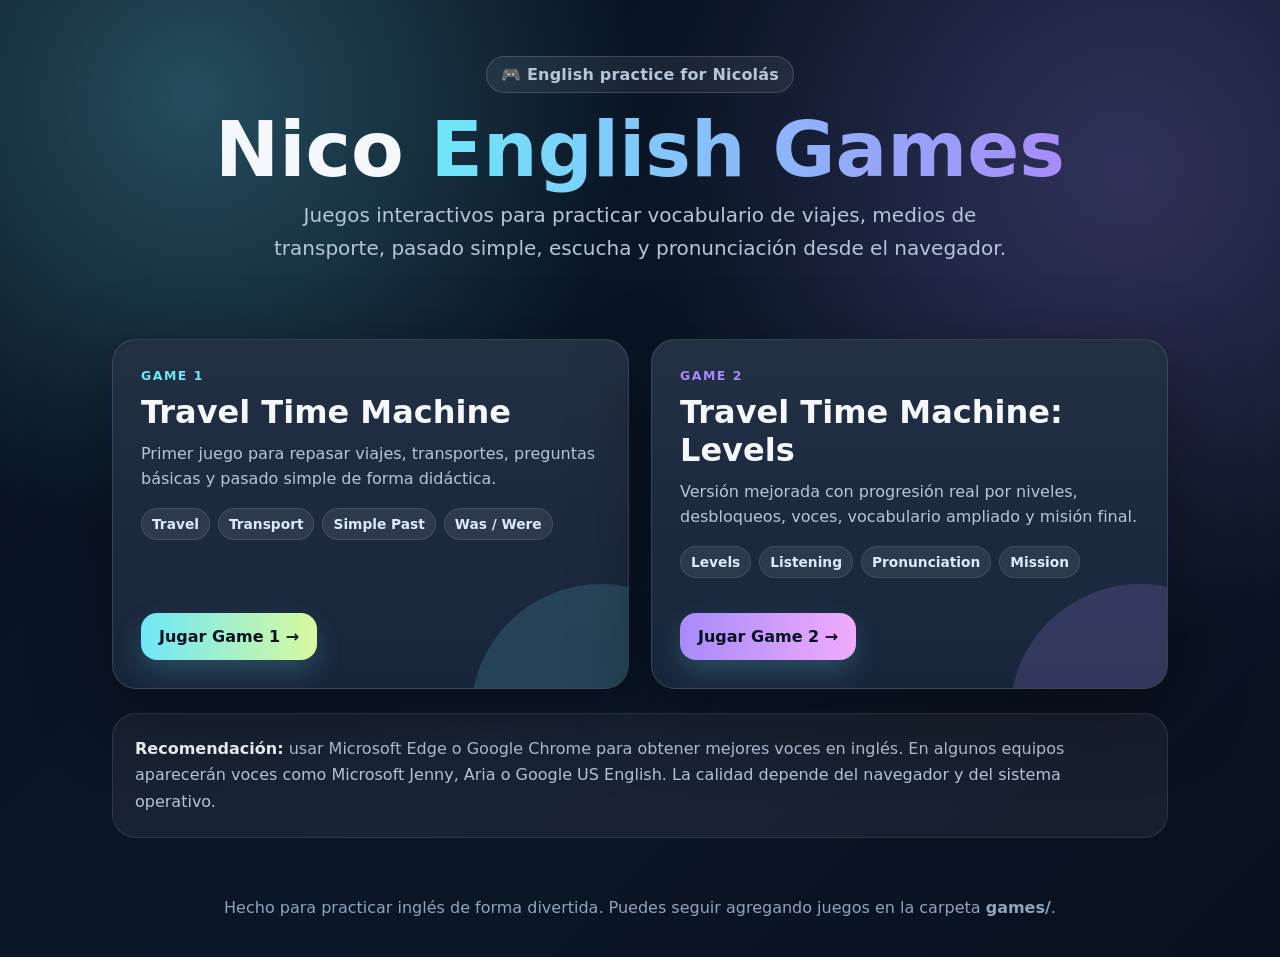
==== index.html @ 5bc47f62 "Add files via upload" ====
<!doctype html>
<html lang="es">
<head>
  <meta charset="utf-8" />
  <meta name="viewport" content="width=device-width, initial-scale=1" />
  <title>Nico English Games</title>
  <meta name="description" content="Juegos interactivos para practicar inglés: viajes, transportes y pasado simple." />
  <style>
    :root{
      --bg:#08111f;
      --card:#101d33;
      --card2:#142641;
      --text:#f4f7fb;
      --muted:#b7c5d9;
      --brand:#6ee7f9;
      --brand2:#a78bfa;
      --ok:#34d399;
      --shadow:0 24px 80px rgba(0,0,0,.35);
      --radius:24px;
    }
    *{box-sizing:border-box}
    body{
      margin:0;
      font-family:Inter,system-ui,-apple-system,BlinkMacSystemFont,"Segoe UI",sans-serif;
      background:
        radial-gradient(circle at 15% 10%, rgba(110,231,249,.28), transparent 32%),
        radial-gradient(circle at 88% 18%, rgba(167,139,250,.24), transparent 34%),
        linear-gradient(135deg,#08111f,#0b1728 55%,#09101d);
      color:var(--text);
      min-height:100vh;
    }
    header{
      max-width:1100px;
      margin:0 auto;
      padding:56px 22px 26px;
      text-align:center;
    }
    .badge{
      display:inline-flex;
      gap:8px;
      align-items:center;
      padding:8px 14px;
      border:1px solid rgba(255,255,255,.16);
      border-radius:999px;
      background:rgba(255,255,255,.07);
      color:var(--muted);
      font-weight:700;
      letter-spacing:.2px;
    }
    h1{
      font-size:clamp(2.2rem,6vw,5rem);
      line-height:.96;
      margin:20px 0 12px;
    }
    .gradient{
      background:linear-gradient(90deg,var(--brand),var(--brand2));
      -webkit-background-clip:text;
      background-clip:text;
      color:transparent;
    }
    .lead{
      max-width:780px;
      margin:0 auto;
      color:var(--muted);
      font-size:clamp(1.05rem,2.2vw,1.25rem);
      line-height:1.65;
    }
    main{
      max-width:1100px;
      margin:0 auto;
      padding:24px 22px 60px;
    }
    .grid{
      display:grid;
      grid-template-columns:repeat(2,minmax(0,1fr));
      gap:22px;
      margin-top:24px;
    }
    .card{
      position:relative;
      overflow:hidden;
      border-radius:var(--radius);
      background:linear-gradient(180deg,rgba(255,255,255,.08),rgba(255,255,255,.035)), var(--card);
      border:1px solid rgba(255,255,255,.12);
      box-shadow:var(--shadow);
      padding:28px;
      min-height:350px;
      display:flex;
      flex-direction:column;
      justify-content:space-between;
    }
    .card:before{
      content:"";
      position:absolute;
      inset:auto -20% -45% auto;
      width:260px;
      height:260px;
      border-radius:50%;
      background:rgba(110,231,249,.15);
      pointer-events:none;
    }
    .card.level2:before{background:rgba(167,139,250,.18)}
    .level-label{
      color:var(--brand);
      font-weight:900;
      text-transform:uppercase;
      letter-spacing:.12em;
      font-size:.78rem;
    }
    .level2 .level-label{color:var(--brand2)}
    h2{
      font-size:2rem;
      margin:10px 0 10px;
    }
    .card p{
      color:var(--muted);
      line-height:1.6;
      margin:0 0 16px;
    }
    .tags{
      display:flex;
      flex-wrap:wrap;
      gap:8px;
      margin:16px 0 24px;
    }
    .tag{
      padding:7px 10px;
      border-radius:999px;
      background:rgba(255,255,255,.08);
      border:1px solid rgba(255,255,255,.1);
      color:#dbeafe;
      font-size:.86rem;
      font-weight:700;
    }
    .actions{
      display:flex;
      gap:12px;
      flex-wrap:wrap;
      position:relative;
      z-index:1;
    }
    a.button{
      display:inline-flex;
      align-items:center;
      justify-content:center;
      gap:8px;
      text-decoration:none;
      border:none;
      border-radius:16px;
      padding:14px 18px;
      font-weight:900;
      color:#08111f;
      background:linear-gradient(90deg,var(--brand),#d9f99d);
      box-shadow:0 12px 28px rgba(110,231,249,.2);
    }
    .level2 a.button{background:linear-gradient(90deg,var(--brand2),#f0abfc)}
    a.secondary{
      color:var(--text);
      background:rgba(255,255,255,.08);
      border:1px solid rgba(255,255,255,.14);
      box-shadow:none;
    }
    .info{
      margin-top:24px;
      padding:22px;
      border-radius:var(--radius);
      background:rgba(255,255,255,.06);
      border:1px solid rgba(255,255,255,.1);
      color:var(--muted);
      line-height:1.65;
    }
    .info strong{color:var(--text)}
    footer{
      max-width:1100px;
      margin:0 auto;
      padding:0 22px 40px;
      color:#91a4bf;
      text-align:center;
    }
    @media (max-width:760px){
      .grid{grid-template-columns:1fr}
      .card{min-height:auto}
    }
  </style>
</head>
<body>
  <header>
    <span class="badge">🎮 English practice for Nicolás</span>
    <h1>Nico <span class="gradient">English Games</span></h1>
    <p class="lead">Juegos interactivos para practicar vocabulario de viajes, medios de transporte, pasado simple, escucha y pronunciación desde el navegador.</p>
  </header>

  <main>
    <section class="grid" aria-label="Lista de juegos">
      <article class="card">
        <div>
          <div class="level-label">Game 1</div>
          <h2>Travel Time Machine</h2>
          <p>Primer juego para repasar viajes, transportes, preguntas básicas y pasado simple de forma didáctica.</p>
          <div class="tags">
            <span class="tag">Travel</span>
            <span class="tag">Transport</span>
            <span class="tag">Simple Past</span>
            <span class="tag">Was / Were</span>
          </div>
        </div>
        <div class="actions">
          <a class="button" href="./games/travel-time-machine-1/">Jugar Game 1 →</a>
        </div>
      </article>

      <article class="card level2">
        <div>
          <div class="level-label">Game 2</div>
          <h2>Travel Time Machine: Levels</h2>
          <p>Versión mejorada con progresión real por niveles, desbloqueos, voces, vocabulario ampliado y misión final.</p>
          <div class="tags">
            <span class="tag">Levels</span>
            <span class="tag">Listening</span>
            <span class="tag">Pronunciation</span>
            <span class="tag">Mission</span>
          </div>
        </div>
        <div class="actions">
          <a class="button" href="./games/travel-time-machine-2/">Jugar Game 2 →</a>
        </div>
      </article>
    </section>

    <section class="info">
      <strong>Recomendación:</strong> usar Microsoft Edge o Google Chrome para obtener mejores voces en inglés. En algunos equipos aparecerán voces como Microsoft Jenny, Aria o Google US English. La calidad depende del navegador y del sistema operativo.
    </section>
  </main>

  <footer>
    Hecho para practicar inglés de forma divertida. Puedes seguir agregando juegos en la carpeta <strong>games/</strong>.
  </footer>
</body>
</html>
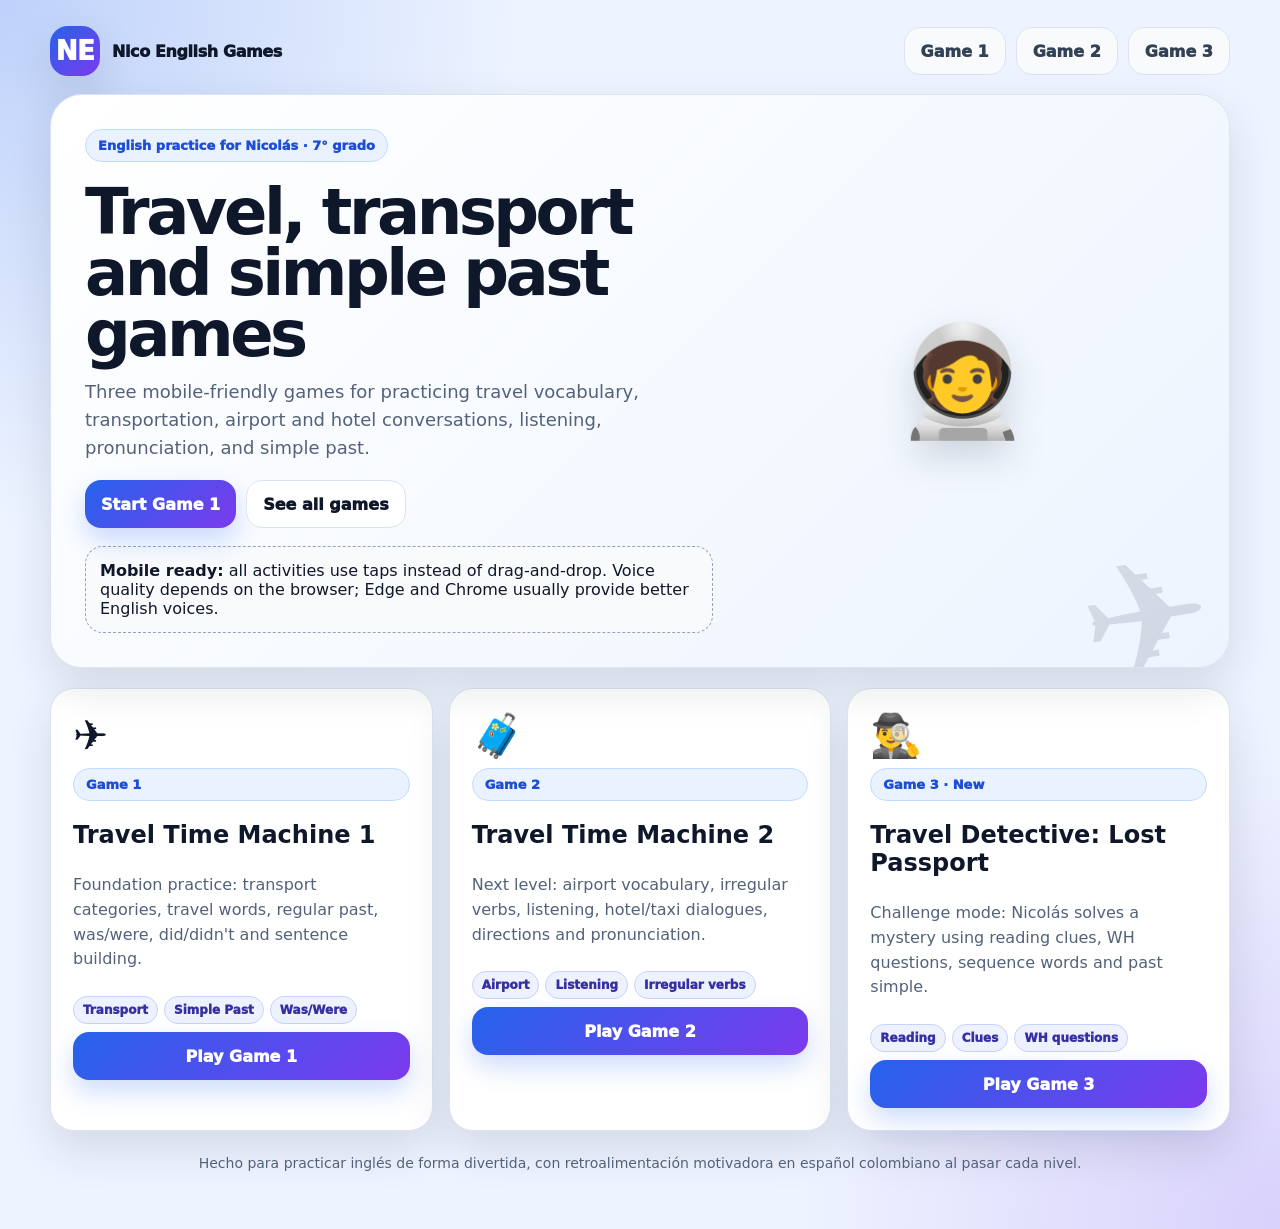
==== commit 842143bc: "Mejoras y actualizaciones" ====
--- a/index.html
+++ b/index.html
@@ -1,239 +1,56 @@
 <!doctype html>
-<html lang="es">
+<html lang="en">
 <head>
-  <meta charset="utf-8" />
-  <meta name="viewport" content="width=device-width, initial-scale=1" />
+  <meta charset="utf-8">
+  <meta name="viewport" content="width=device-width,initial-scale=1,viewport-fit=cover">
+  <meta name="theme-color" content="#2563eb">
   <title>Nico English Games</title>
-  <meta name="description" content="Juegos interactivos para practicar inglés: viajes, transportes y pasado simple." />
-  <style>
-    :root{
-      --bg:#08111f;
-      --card:#101d33;
-      --card2:#142641;
-      --text:#f4f7fb;
-      --muted:#b7c5d9;
-      --brand:#6ee7f9;
-      --brand2:#a78bfa;
-      --ok:#34d399;
-      --shadow:0 24px 80px rgba(0,0,0,.35);
-      --radius:24px;
-    }
-    *{box-sizing:border-box}
-    body{
-      margin:0;
-      font-family:Inter,system-ui,-apple-system,BlinkMacSystemFont,"Segoe UI",sans-serif;
-      background:
-        radial-gradient(circle at 15% 10%, rgba(110,231,249,.28), transparent 32%),
-        radial-gradient(circle at 88% 18%, rgba(167,139,250,.24), transparent 34%),
-        linear-gradient(135deg,#08111f,#0b1728 55%,#09101d);
-      color:var(--text);
-      min-height:100vh;
-    }
-    header{
-      max-width:1100px;
-      margin:0 auto;
-      padding:56px 22px 26px;
-      text-align:center;
-    }
-    .badge{
-      display:inline-flex;
-      gap:8px;
-      align-items:center;
-      padding:8px 14px;
-      border:1px solid rgba(255,255,255,.16);
-      border-radius:999px;
-      background:rgba(255,255,255,.07);
-      color:var(--muted);
-      font-weight:700;
-      letter-spacing:.2px;
-    }
-    h1{
-      font-size:clamp(2.2rem,6vw,5rem);
-      line-height:.96;
-      margin:20px 0 12px;
-    }
-    .gradient{
-      background:linear-gradient(90deg,var(--brand),var(--brand2));
-      -webkit-background-clip:text;
-      background-clip:text;
-      color:transparent;
-    }
-    .lead{
-      max-width:780px;
-      margin:0 auto;
-      color:var(--muted);
-      font-size:clamp(1.05rem,2.2vw,1.25rem);
-      line-height:1.65;
-    }
-    main{
-      max-width:1100px;
-      margin:0 auto;
-      padding:24px 22px 60px;
-    }
-    .grid{
-      display:grid;
-      grid-template-columns:repeat(2,minmax(0,1fr));
-      gap:22px;
-      margin-top:24px;
-    }
-    .card{
-      position:relative;
-      overflow:hidden;
-      border-radius:var(--radius);
-      background:linear-gradient(180deg,rgba(255,255,255,.08),rgba(255,255,255,.035)), var(--card);
-      border:1px solid rgba(255,255,255,.12);
-      box-shadow:var(--shadow);
-      padding:28px;
-      min-height:350px;
-      display:flex;
-      flex-direction:column;
-      justify-content:space-between;
-    }
-    .card:before{
-      content:"";
-      position:absolute;
-      inset:auto -20% -45% auto;
-      width:260px;
-      height:260px;
-      border-radius:50%;
-      background:rgba(110,231,249,.15);
-      pointer-events:none;
-    }
-    .card.level2:before{background:rgba(167,139,250,.18)}
-    .level-label{
-      color:var(--brand);
-      font-weight:900;
-      text-transform:uppercase;
-      letter-spacing:.12em;
-      font-size:.78rem;
-    }
-    .level2 .level-label{color:var(--brand2)}
-    h2{
-      font-size:2rem;
-      margin:10px 0 10px;
-    }
-    .card p{
-      color:var(--muted);
-      line-height:1.6;
-      margin:0 0 16px;
-    }
-    .tags{
-      display:flex;
-      flex-wrap:wrap;
-      gap:8px;
-      margin:16px 0 24px;
-    }
-    .tag{
-      padding:7px 10px;
-      border-radius:999px;
-      background:rgba(255,255,255,.08);
-      border:1px solid rgba(255,255,255,.1);
-      color:#dbeafe;
-      font-size:.86rem;
-      font-weight:700;
-    }
-    .actions{
-      display:flex;
-      gap:12px;
-      flex-wrap:wrap;
-      position:relative;
-      z-index:1;
-    }
-    a.button{
-      display:inline-flex;
-      align-items:center;
-      justify-content:center;
-      gap:8px;
-      text-decoration:none;
-      border:none;
-      border-radius:16px;
-      padding:14px 18px;
-      font-weight:900;
-      color:#08111f;
-      background:linear-gradient(90deg,var(--brand),#d9f99d);
-      box-shadow:0 12px 28px rgba(110,231,249,.2);
-    }
-    .level2 a.button{background:linear-gradient(90deg,var(--brand2),#f0abfc)}
-    a.secondary{
-      color:var(--text);
-      background:rgba(255,255,255,.08);
-      border:1px solid rgba(255,255,255,.14);
-      box-shadow:none;
-    }
-    .info{
-      margin-top:24px;
-      padding:22px;
-      border-radius:var(--radius);
-      background:rgba(255,255,255,.06);
-      border:1px solid rgba(255,255,255,.1);
-      color:var(--muted);
-      line-height:1.65;
-    }
-    .info strong{color:var(--text)}
-    footer{
-      max-width:1100px;
-      margin:0 auto;
-      padding:0 22px 40px;
-      color:#91a4bf;
-      text-align:center;
-    }
-    @media (max-width:760px){
-      .grid{grid-template-columns:1fr}
-      .card{min-height:auto}
-    }
-  </style>
+  <link rel="stylesheet" href="assets/styles.css">
 </head>
 <body>
-  <header>
-    <span class="badge">🎮 English practice for Nicolás</span>
-    <h1>Nico <span class="gradient">English Games</span></h1>
-    <p class="lead">Juegos interactivos para practicar vocabulario de viajes, medios de transporte, pasado simple, escucha y pronunciación desde el navegador.</p>
-  </header>
-
-  <main>
-    <section class="grid" aria-label="Lista de juegos">
-      <article class="card">
-        <div>
-          <div class="level-label">Game 1</div>
-          <h2>Travel Time Machine</h2>
-          <p>Primer juego para repasar viajes, transportes, preguntas básicas y pasado simple de forma didáctica.</p>
-          <div class="tags">
-            <span class="tag">Travel</span>
-            <span class="tag">Transport</span>
-            <span class="tag">Simple Past</span>
-            <span class="tag">Was / Were</span>
-          </div>
+  <div class="container">
+    <header class="site-top">
+      <div class="logo"><span class="logo-mark">NE</span><span>Nico English Games</span></div>
+      <nav class="nav-actions">
+        <a class="ghost" href="./games/travel-time-machine-1/">Game 1</a>
+        <a class="ghost" href="./games/travel-time-machine-2/">Game 2</a>
+        <a class="ghost" href="./games/travel-detective-3/">Game 3</a>
+      </nav>
+    </header>
+    <section class="hero">
+      <div>
+        <span class="kicker">English practice for Nicolás · 7° grado</span>
+        <h1>Travel, transport and simple past games</h1>
+        <p>Three mobile-friendly games for practicing travel vocabulary, transportation, airport and hotel conversations, listening, pronunciation, and simple past.</p>
+        <div class="btn-row">
+          <a class="primary" href="./games/travel-time-machine-1/">Start Game 1</a>
+          <a class="secondary" href="#games">See all games</a>
         </div>
-        <div class="actions">
-          <a class="button" href="./games/travel-time-machine-1/">Jugar Game 1 →</a>
-        </div>
+        <div class="install-box"><b>Mobile ready:</b> all activities use taps instead of drag-and-drop. Voice quality depends on the browser; Edge and Chrome usually provide better English voices.</div>
+      </div>
+      <div class="hero-art"><div class="character">🧑‍🚀</div></div>
+    </section>
+    <section id="games" class="cards-grid">
+      <article class="game-card">
+        <div class="emoji">✈️</div><span class="kicker">Game 1</span><h3>Travel Time Machine 1</h3>
+        <p>Foundation practice: transport categories, travel words, regular past, was/were, did/didn't and sentence building.</p>
+        <div class="tag-row"><span class="tag">Transport</span><span class="tag">Simple Past</span><span class="tag">Was/Were</span></div>
+        <a class="primary" href="./games/travel-time-machine-1/">Play Game 1</a>
       </article>
-
-      <article class="card level2">
-        <div>
-          <div class="level-label">Game 2</div>
-          <h2>Travel Time Machine: Levels</h2>
-          <p>Versión mejorada con progresión real por niveles, desbloqueos, voces, vocabulario ampliado y misión final.</p>
-          <div class="tags">
-            <span class="tag">Levels</span>
-            <span class="tag">Listening</span>
-            <span class="tag">Pronunciation</span>
-            <span class="tag">Mission</span>
-          </div>
-        </div>
-        <div class="actions">
-          <a class="button" href="./games/travel-time-machine-2/">Jugar Game 2 →</a>
-        </div>
+      <article class="game-card">
+        <div class="emoji">🧳</div><span class="kicker">Game 2</span><h3>Travel Time Machine 2</h3>
+        <p>Next level: airport vocabulary, irregular verbs, listening, hotel/taxi dialogues, directions and pronunciation.</p>
+        <div class="tag-row"><span class="tag">Airport</span><span class="tag">Listening</span><span class="tag">Irregular verbs</span></div>
+        <a class="primary" href="./games/travel-time-machine-2/">Play Game 2</a>
+      </article>
+      <article class="game-card">
+        <div class="emoji">🕵️‍♂️</div><span class="kicker">Game 3 · New</span><h3>Travel Detective: Lost Passport</h3>
+        <p>Challenge mode: Nicolás solves a mystery using reading clues, WH questions, sequence words and past simple.</p>
+        <div class="tag-row"><span class="tag">Reading</span><span class="tag">Clues</span><span class="tag">WH questions</span></div>
+        <a class="primary" href="./games/travel-detective-3/">Play Game 3</a>
       </article>
     </section>
-
-    <section class="info">
-      <strong>Recomendación:</strong> usar Microsoft Edge o Google Chrome para obtener mejores voces en inglés. En algunos equipos aparecerán voces como Microsoft Jenny, Aria o Google US English. La calidad depende del navegador y del sistema operativo.
-    </section>
-  </main>
-
-  <footer>
-    Hecho para practicar inglés de forma divertida. Puedes seguir agregando juegos en la carpeta <strong>games/</strong>.
-  </footer>
+    <footer class="footer">Hecho para practicar inglés de forma divertida, con retroalimentación motivadora en español colombiano al pasar cada nivel.</footer>
+  </div>
 </body>
 </html>
--- a/assets/styles.css
+++ b/assets/styles.css
@@ -0,0 +1,11 @@
+:root{
+  --bg:#eef4ff; --paper:#ffffff; --ink:#0f172a; --muted:#53627a; --line:#dbe4f0;
+  --brand:#2563eb; --brand2:#7c3aed; --ok:#16a34a; --bad:#dc2626; --warn:#f59e0b;
+  --soft:#eff6ff; --shadow:0 18px 45px rgba(15,23,42,.12); --radius:26px;
+}
+*{box-sizing:border-box} html{-webkit-text-size-adjust:100%;scroll-behavior:smooth}
+body{margin:0;min-height:100vh;font-family:Inter,ui-sans-serif,system-ui,-apple-system,BlinkMacSystemFont,"Segoe UI",Roboto,Arial,sans-serif;background:radial-gradient(circle at top left,rgba(37,99,235,.24),transparent 30%),radial-gradient(circle at bottom right,rgba(124,58,237,.19),transparent 28%),var(--bg);color:var(--ink)}
+button,input,select,textarea{font:inherit}button{touch-action:manipulation}a{color:inherit}.container{width:min(1180px,calc(100% - 28px));margin:0 auto;padding:18px 0 34px}.site-top{display:flex;align-items:center;justify-content:space-between;gap:14px;margin:8px 0 18px}.logo{display:flex;align-items:center;gap:12px;font-weight:1000;letter-spacing:-.025em}.logo-mark{width:50px;height:50px;border-radius:18px;background:linear-gradient(135deg,var(--brand),var(--brand2));display:grid;place-items:center;color:white;font-size:26px;box-shadow:var(--shadow)}.nav-actions{display:flex;gap:10px;flex-wrap:wrap}.hero{position:relative;overflow:hidden;background:linear-gradient(135deg,#fff,#edf4ff);border:1px solid rgba(219,228,240,.95);box-shadow:var(--shadow);border-radius:32px;padding:34px;display:grid;grid-template-columns:1.15fr .85fr;gap:18px}.hero:after{content:"✈️";position:absolute;right:18px;bottom:-42px;font-size:155px;opacity:.12;transform:rotate(-9deg)}.hero-art{display:grid;place-items:center;z-index:1}.character{font-size:108px;filter:drop-shadow(0 15px 18px rgba(15,23,42,.16))}.kicker{display:inline-flex;align-items:center;gap:8px;background:#eaf1ff;color:#1d4ed8;border:1px solid #bfdbfe;border-radius:999px;font-size:13px;font-weight:950;padding:8px 12px;margin-bottom:12px}h1{font-size:clamp(34px,7vw,64px);line-height:.95;margin:8px 0 14px;letter-spacing:-.055em}h2{font-size:clamp(24px,4.2vw,38px);line-height:1;margin:0 0 10px;letter-spacing:-.035em}h3{font-size:20px;margin:0 0 8px}p{line-height:1.55;color:var(--muted)}.hero p{font-size:18px;max-width:760px;margin:0 0 18px}.btn-row{display:flex;gap:10px;flex-wrap:wrap;align-items:center;margin-top:14px}.btn,.primary,.secondary,.ghost,.danger{border:0;border-radius:16px;min-height:48px;padding:13px 16px;font-weight:950;cursor:pointer;text-decoration:none;display:inline-flex;align-items:center;justify-content:center;gap:8px;transition:.18s transform,.18s box-shadow,.18s background}.btn:hover,.primary:hover,.secondary:hover,.ghost:hover,.danger:hover{transform:translateY(-1px)}.primary,.btn.primary{background:linear-gradient(135deg,var(--brand),var(--brand2));color:white;box-shadow:0 12px 26px rgba(37,99,235,.22)}.secondary{background:#fff;border:1px solid var(--line);color:var(--ink)}.ghost{background:#f8fafc;border:1px solid var(--line);color:#334155}.danger{background:#fee2e2;color:#991b1b;border:1px solid #fecaca}.grid{display:grid;grid-template-columns:318px 1fr;gap:18px;align-items:start}.card,.side-card,.game-shell{background:rgba(255,255,255,.95);backdrop-filter:blur(8px);border:1px solid rgba(219,228,240,.95);border-radius:var(--radius);box-shadow:var(--shadow)}.card{padding:22px}.side-card{padding:18px;position:sticky;top:14px}.game-shell{padding:24px;min-height:560px}.game-header{display:flex;align-items:center;justify-content:space-between;gap:12px;margin-bottom:18px}.game-title{display:flex;gap:12px;align-items:center}.game-icon{font-size:32px;width:58px;height:58px;border-radius:20px;background:var(--soft);display:grid;place-items:center}.stat-grid{display:grid;grid-template-columns:repeat(3,1fr);gap:8px;margin:12px 0}.stat{background:#f8fafc;border:1px solid var(--line);border-radius:16px;padding:10px;text-align:center}.stat b{display:block;font-size:20px;color:var(--ink)}.stat span{font-size:12px;color:var(--muted);font-weight:900;text-transform:uppercase;letter-spacing:.04em}.progress{height:13px;background:#e5e7eb;border-radius:99px;overflow:hidden}.progress>span{display:block;height:100%;width:0;background:linear-gradient(90deg,var(--brand),var(--brand2));border-radius:99px;transition:.25s width}.mission-list{display:grid;gap:8px;margin-top:12px}.mission-btn{width:100%;border:1px solid var(--line);background:#fff;color:var(--ink);border-radius:16px;padding:12px;text-align:left;cursor:pointer;font-weight:950;display:flex;justify-content:space-between;gap:10px;align-items:center;min-height:58px}.mission-btn small{display:block;color:var(--muted);font-weight:800;margin-top:2px}.mission-btn.active{border-color:#93c5fd;background:#eff6ff}.mission-btn.done{border-color:#86efac;background:#f0fdf4}.mission-btn.locked{opacity:.55;cursor:not-allowed;background:#f8fafc}.top-tools{display:flex;gap:8px;flex-wrap:wrap}.voice-panel{display:grid;gap:10px;background:#f8fafc;border:1px solid var(--line);border-radius:18px;padding:12px;margin-top:14px}.voice-panel label{font-size:13px;color:var(--muted);font-weight:950}.voice-panel select,.voice-panel input{width:100%;border:1px solid var(--line);border-radius:14px;padding:12px;background:#fff;color:var(--ink);font-size:16px}.range-wrap{display:grid;grid-template-columns:1fr 68px;gap:8px;align-items:center}.mobile-note{display:none;background:#fffbeb;border:1px solid #fde68a;color:#92400e;border-radius:16px;padding:12px;font-weight:850;margin:12px 0}.q-panel{background:#fff;border:1px solid var(--line);border-radius:24px;padding:22px;margin:16px 0}.mission-meta{display:flex;gap:8px;flex-wrap:wrap;margin-bottom:12px}.pill{display:inline-flex;align-items:center;gap:6px;border-radius:999px;padding:8px 11px;font-size:12px;font-weight:950;background:#eff6ff;color:#1d4ed8;border:1px solid #bfdbfe}.pill.green{background:#f0fdf4;color:#166534;border-color:#bbf7d0}.pill.orange{background:#fff7ed;color:#9a3412;border-color:#fed7aa}.pill.purple{background:#f5f3ff;color:#5b21b6;border-color:#ddd6fe}.question{font-size:clamp(24px,4.8vw,38px);line-height:1.12;font-weight:1000;letter-spacing:-.035em;margin:10px 0 14px}.hint{font-size:15px;margin:8px 0;color:var(--muted)}.options{display:grid;grid-template-columns:repeat(2,minmax(0,1fr));gap:10px;margin-top:15px}.option{border:2px solid var(--line);background:#fff;border-radius:18px;padding:15px;min-height:58px;text-align:left;color:var(--ink);font-weight:950;cursor:pointer;display:flex;align-items:center;justify-content:space-between;gap:10px}.option:hover{background:#f8fafc}.option.correct{border-color:#22c55e;background:#dcfce7;color:#14532d}.option.wrong{border-color:#ef4444;background:#fee2e2;color:#7f1d1d}.input-line{display:flex;gap:10px;flex-wrap:wrap;margin-top:14px}.input-line input,.input-line textarea{flex:1;min-width:220px;border:2px solid var(--line);border-radius:16px;padding:14px 15px;font-size:18px}.input-line textarea{min-height:120px}.feedback{display:none;margin-top:15px;border-radius:18px;padding:14px;border:1px solid var(--line);font-weight:850}.feedback.show{display:block}.feedback.good{background:#ecfdf5;border-color:#86efac;color:#14532d}.feedback.bad{background:#fff1f2;border-color:#fecdd3;color:#881337}.feedback.info{background:#eff6ff;border-color:#bfdbfe;color:#1e3a8a}.feedback.warn{background:#fffbeb;border-color:#fde68a;color:#92400e}.word-bank,.sentence-bank{display:flex;gap:9px;flex-wrap:wrap;margin:14px 0}.word{border:1px solid #bfdbfe;background:#eff6ff;color:#1d4ed8;border-radius:14px;padding:12px 14px;font-weight:950;cursor:pointer}.sentence-box{min-height:72px;border:2px dashed #93c5fd;background:#f8fbff;border-radius:18px;padding:12px;display:flex;gap:8px;align-items:flex-start;flex-wrap:wrap}.sentence-box .word{background:#fff;border-color:#dbeafe}.dialogue-card,.reading-card{background:linear-gradient(135deg,#f8fafc,#eef4ff);border:1px solid var(--line);border-radius:20px;padding:16px}.dialogue-line{padding:8px 0;border-bottom:1px dashed #cbd5e1}.dialogue-line:last-child{border-bottom:0}.result-panel{text-align:center;padding:22px}.big-emoji{font-size:78px;margin-bottom:10px}.coach-card{margin:16px auto 0;max-width:760px;background:#f8fafc;border:1px solid var(--line);border-radius:22px;padding:16px;text-align:left}.cards-grid{display:grid;grid-template-columns:repeat(3,minmax(0,1fr));gap:16px;margin-top:20px}.game-card{padding:22px;background:#fff;border:1px solid var(--line);border-radius:24px;box-shadow:var(--shadow);display:flex;flex-direction:column;gap:8px}.game-card .emoji{font-size:42px}.game-card h3{font-size:24px;margin:0}.tag-row{display:flex;gap:6px;flex-wrap:wrap}.tag{font-size:12px;font-weight:950;background:#eef2ff;color:#3730a3;border:1px solid #c7d2fe;border-radius:999px;padding:6px 9px}.footer{color:var(--muted);font-size:14px;text-align:center;margin:24px 0}.install-box{margin-top:18px;background:#f8fafc;border:1px dashed #94a3b8;border-radius:18px;padding:14px}.keyboard-tip{font-size:13px;color:var(--muted);font-weight:800;margin-top:8px}.answer-note{font-size:13px;opacity:.9;margin-top:8px}button:focus-visible,input:focus-visible,textarea:focus-visible,select:focus-visible,a:focus-visible{outline:4px solid rgba(37,99,235,.22);outline-offset:2px}
+@media(max-width:900px){.container{width:min(100% - 18px,740px);padding:10px 0 24px}.site-top{align-items:flex-start;flex-direction:column}.hero{grid-template-columns:1fr;padding:22px;border-radius:24px}.hero-art{display:none}.grid{grid-template-columns:1fr}.side-card{position:static;order:2}.game-shell{order:1;padding:16px;min-height:auto}.game-header{align-items:flex-start;flex-direction:column}.cards-grid{grid-template-columns:1fr}.options{grid-template-columns:1fr}.input-line{display:grid}.input-line input,.input-line textarea{min-width:0;width:100%;font-size:16px}.primary,.secondary,.ghost,.danger,.btn{width:100%;min-height:52px}.btn-row,.top-tools{display:grid;grid-template-columns:1fr;width:100%}.stat-grid{grid-template-columns:repeat(3,1fr)}.question{font-size:27px}.q-panel{padding:16px}.mobile-note{display:block}.mission-btn{min-height:60px}.logo-mark{width:44px;height:44px}.character{font-size:78px}.voice-panel select{max-width:100%}}
+@media(max-width:420px){.stat b{font-size:18px}.stat span{font-size:10px}.game-icon{width:48px;height:48px}.question{font-size:25px}.hero p{font-size:16px}h1{font-size:38px}.card{padding:16px}.container{width:min(100% - 12px,740px)}.range-wrap{grid-template-columns:1fr 54px}.pill{font-size:11px;padding:7px 9px}}
+@media(prefers-reduced-motion:reduce){*{transition:none!important;scroll-behavior:auto!important}}
